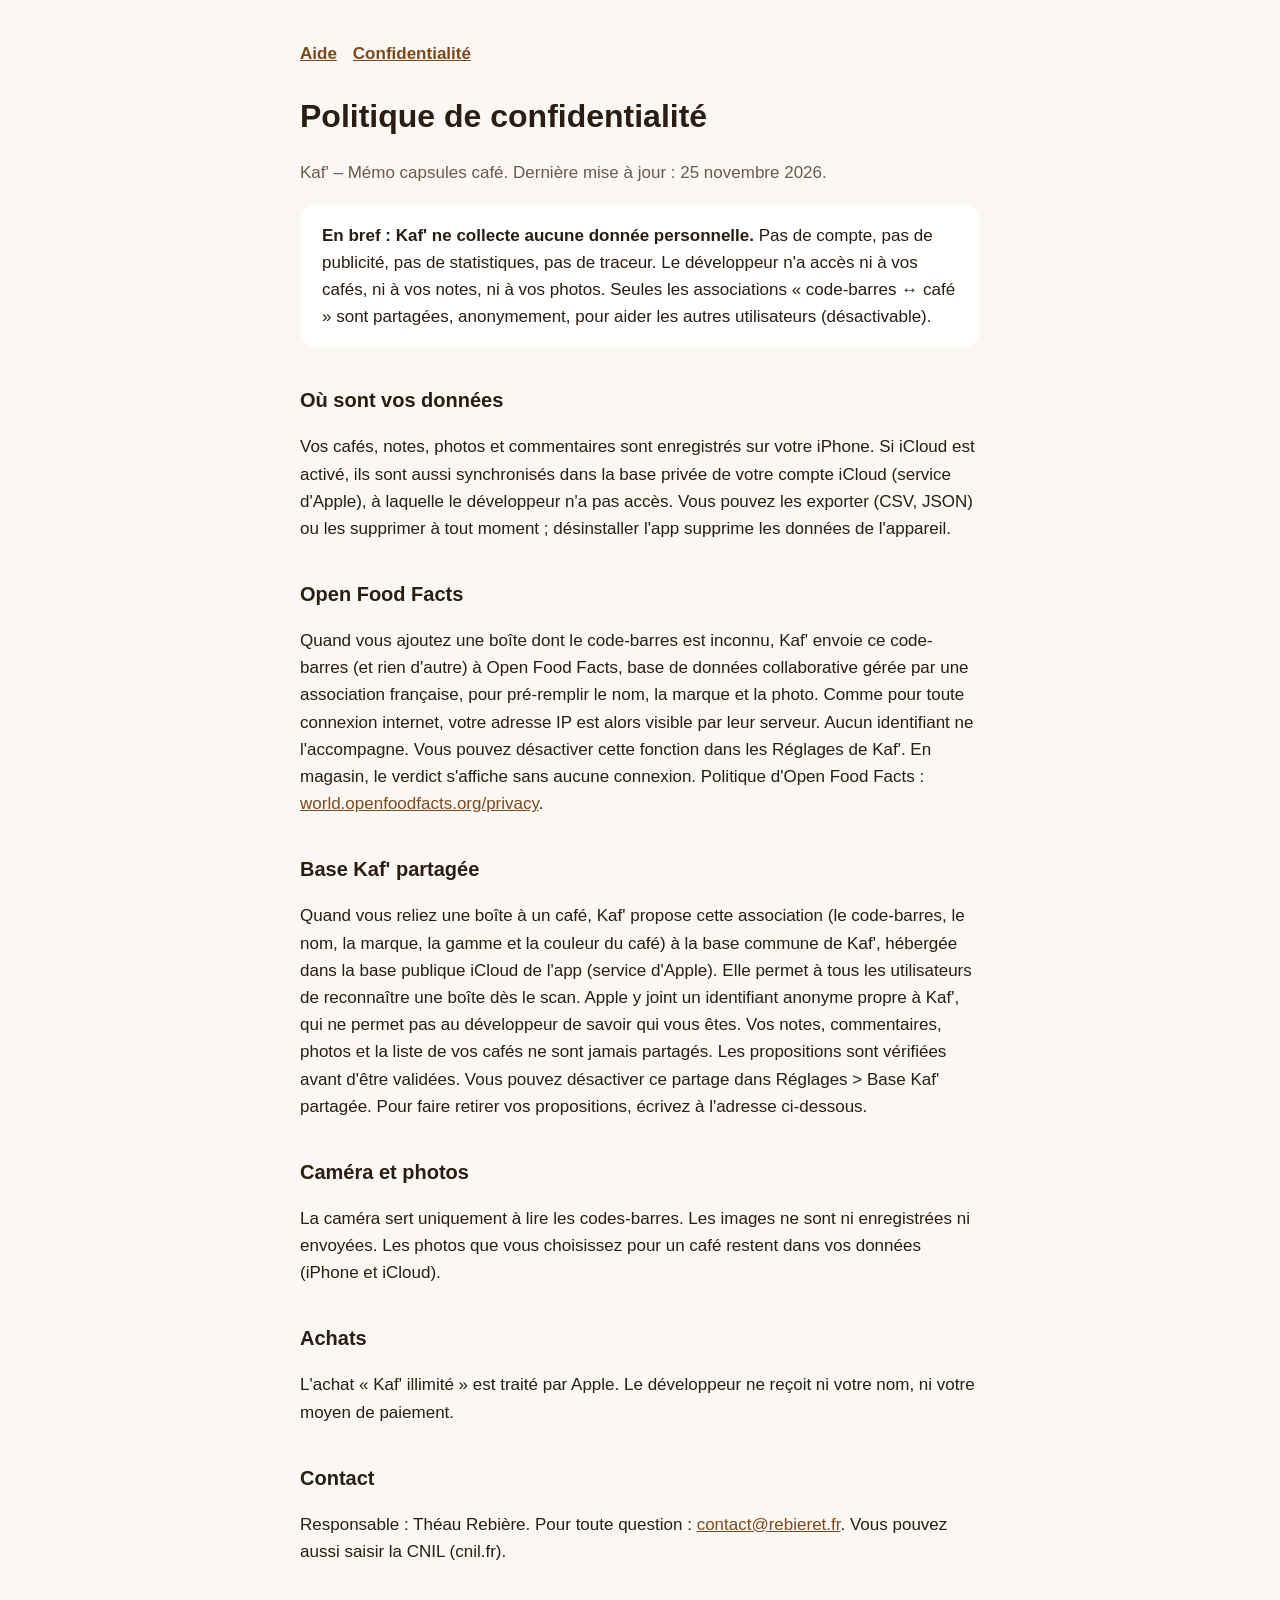
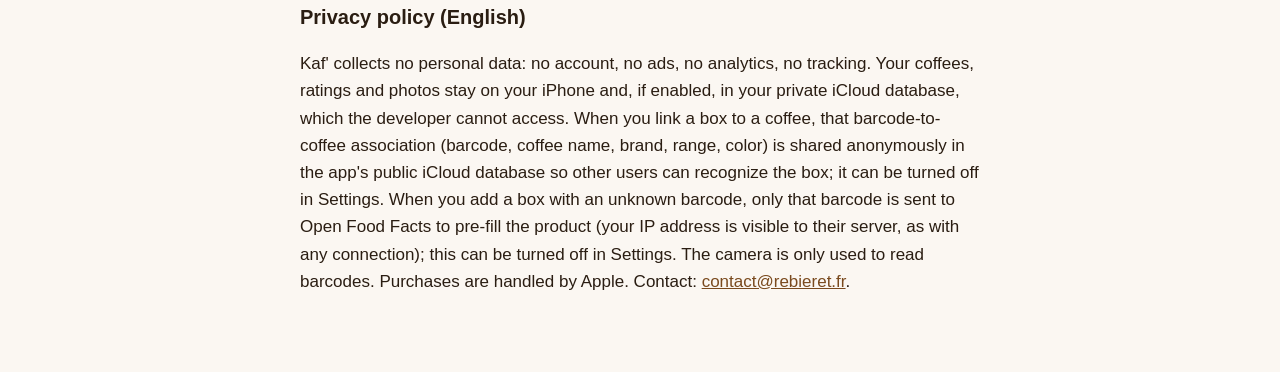
==== confidentialite.html @ 90c12b05 "Pages d'aide et de confidentialité de Kaf'" ====
<!doctype html>
<html lang="fr">
<head>
<meta charset="utf-8"><meta name="viewport" content="width=device-width,initial-scale=1">
<title>Kaf' – Confidentialité</title>
<link rel="stylesheet" href="style.css">
</head>
<body><main>
<nav><a href="./">Aide</a><a href="confidentialite.html">Confidentialité</a></nav>
<h1>Politique de confidentialité</h1>
<p class="muted">Kaf' – Mémo capsules café. Dernière mise à jour : 25 novembre 2026.</p>

<div class="card"><strong>En bref : Kaf' ne collecte aucune donnée personnelle.</strong> Pas de compte, pas de publicité, pas de statistiques, pas de traceur. Le développeur n'a accès ni à vos cafés, ni à vos notes, ni à vos photos. Seules les associations « code-barres ↔ café » sont partagées, anonymement, pour aider les autres utilisateurs (désactivable).</div>

<h2>Où sont vos données</h2>
<p>Vos cafés, notes, photos et commentaires sont enregistrés sur votre iPhone. Si iCloud est activé, ils sont aussi synchronisés dans la base privée de votre compte iCloud (service d'Apple), à laquelle le développeur n'a pas accès. Vous pouvez les exporter (CSV, JSON) ou les supprimer à tout moment ; désinstaller l'app supprime les données de l'appareil.</p>

<h2>Open Food Facts</h2>
<p>Quand vous ajoutez une boîte dont le code-barres est inconnu, Kaf' envoie ce code-barres (et rien d'autre) à Open Food Facts, base de données collaborative gérée par une association française, pour pré-remplir le nom, la marque et la photo. Comme pour toute connexion internet, votre adresse IP est alors visible par leur serveur. Aucun identifiant ne l'accompagne. Vous pouvez désactiver cette fonction dans les Réglages de Kaf'. En magasin, le verdict s'affiche sans aucune connexion. Politique d'Open Food Facts : <a href="https://world.openfoodfacts.org/privacy">world.openfoodfacts.org/privacy</a>.</p>

<h2>Base Kaf' partagée</h2>
<p>Quand vous reliez une boîte à un café, Kaf' propose cette association (le code-barres, le nom, la marque, la gamme et la couleur du café) à la base commune de Kaf', hébergée dans la base publique iCloud de l'app (service d'Apple). Elle permet à tous les utilisateurs de reconnaître une boîte dès le scan. Apple y joint un identifiant anonyme propre à Kaf', qui ne permet pas au développeur de savoir qui vous êtes. Vos notes, commentaires, photos et la liste de vos cafés ne sont jamais partagés. Les propositions sont vérifiées avant d'être validées. Vous pouvez désactiver ce partage dans Réglages &gt; Base Kaf' partagée. Pour faire retirer vos propositions, écrivez à l'adresse ci-dessous.</p>

<h2>Caméra et photos</h2>
<p>La caméra sert uniquement à lire les codes-barres. Les images ne sont ni enregistrées ni envoyées. Les photos que vous choisissez pour un café restent dans vos données (iPhone et iCloud).</p>

<h2>Achats</h2>
<p>L'achat « Kaf' illimité » est traité par Apple. Le développeur ne reçoit ni votre nom, ni votre moyen de paiement.</p>

<h2>Contact</h2>
<p>Responsable : Théau Rebière. Pour toute question : <a href="mailto:contact@rebieret.fr">contact@rebieret.fr</a>. Vous pouvez aussi saisir la CNIL (cnil.fr).</p>

<h2 lang="en">Privacy policy (English)</h2>
<p lang="en">Kaf' collects no personal data: no account, no ads, no analytics, no tracking. Your coffees, ratings and photos stay on your iPhone and, if enabled, in your private iCloud database, which the developer cannot access. When you link a box to a coffee, that barcode-to-coffee association (barcode, coffee name, brand, range, color) is shared anonymously in the app's public iCloud database so other users can recognize the box; it can be turned off in Settings. When you add a box with an unknown barcode, only that barcode is sent to Open Food Facts to pre-fill the product (your IP address is visible to their server, as with any connection); this can be turned off in Settings. The camera is only used to read barcodes. Purchases are handled by Apple. Contact: <a href="mailto:contact@rebieret.fr">contact@rebieret.fr</a>.</p>
</main></body></html>
---- style.css ----
:root{--bg:#fbf7f2;--fg:#2a1d12;--muted:#6b5a4b;--accent:#7a4a1e;--card:#fff}
@media (prefers-color-scheme:dark){:root{--bg:#17110c;--fg:#f3e9de;--muted:#b8a593;--accent:#d9a066;--card:#221a13}}
*{box-sizing:border-box}body{margin:0;background:var(--bg);color:var(--fg);font:17px/1.6 -apple-system,BlinkMacSystemFont,"Segoe UI",Roboto,sans-serif}
main{max-width:720px;margin:0 auto;padding:40px 20px 60px}h1{font-size:2rem;margin:.2em 0}h2{margin-top:1.8em;font-size:1.25rem}
a{color:var(--accent)}.muted{color:var(--muted)}.card{background:var(--card);border-radius:18px;padding:18px 22px;margin:16px 0}
nav{display:flex;gap:16px;margin-bottom:24px;font-weight:600}footer{margin-top:48px;font-size:.9rem;color:var(--muted)}
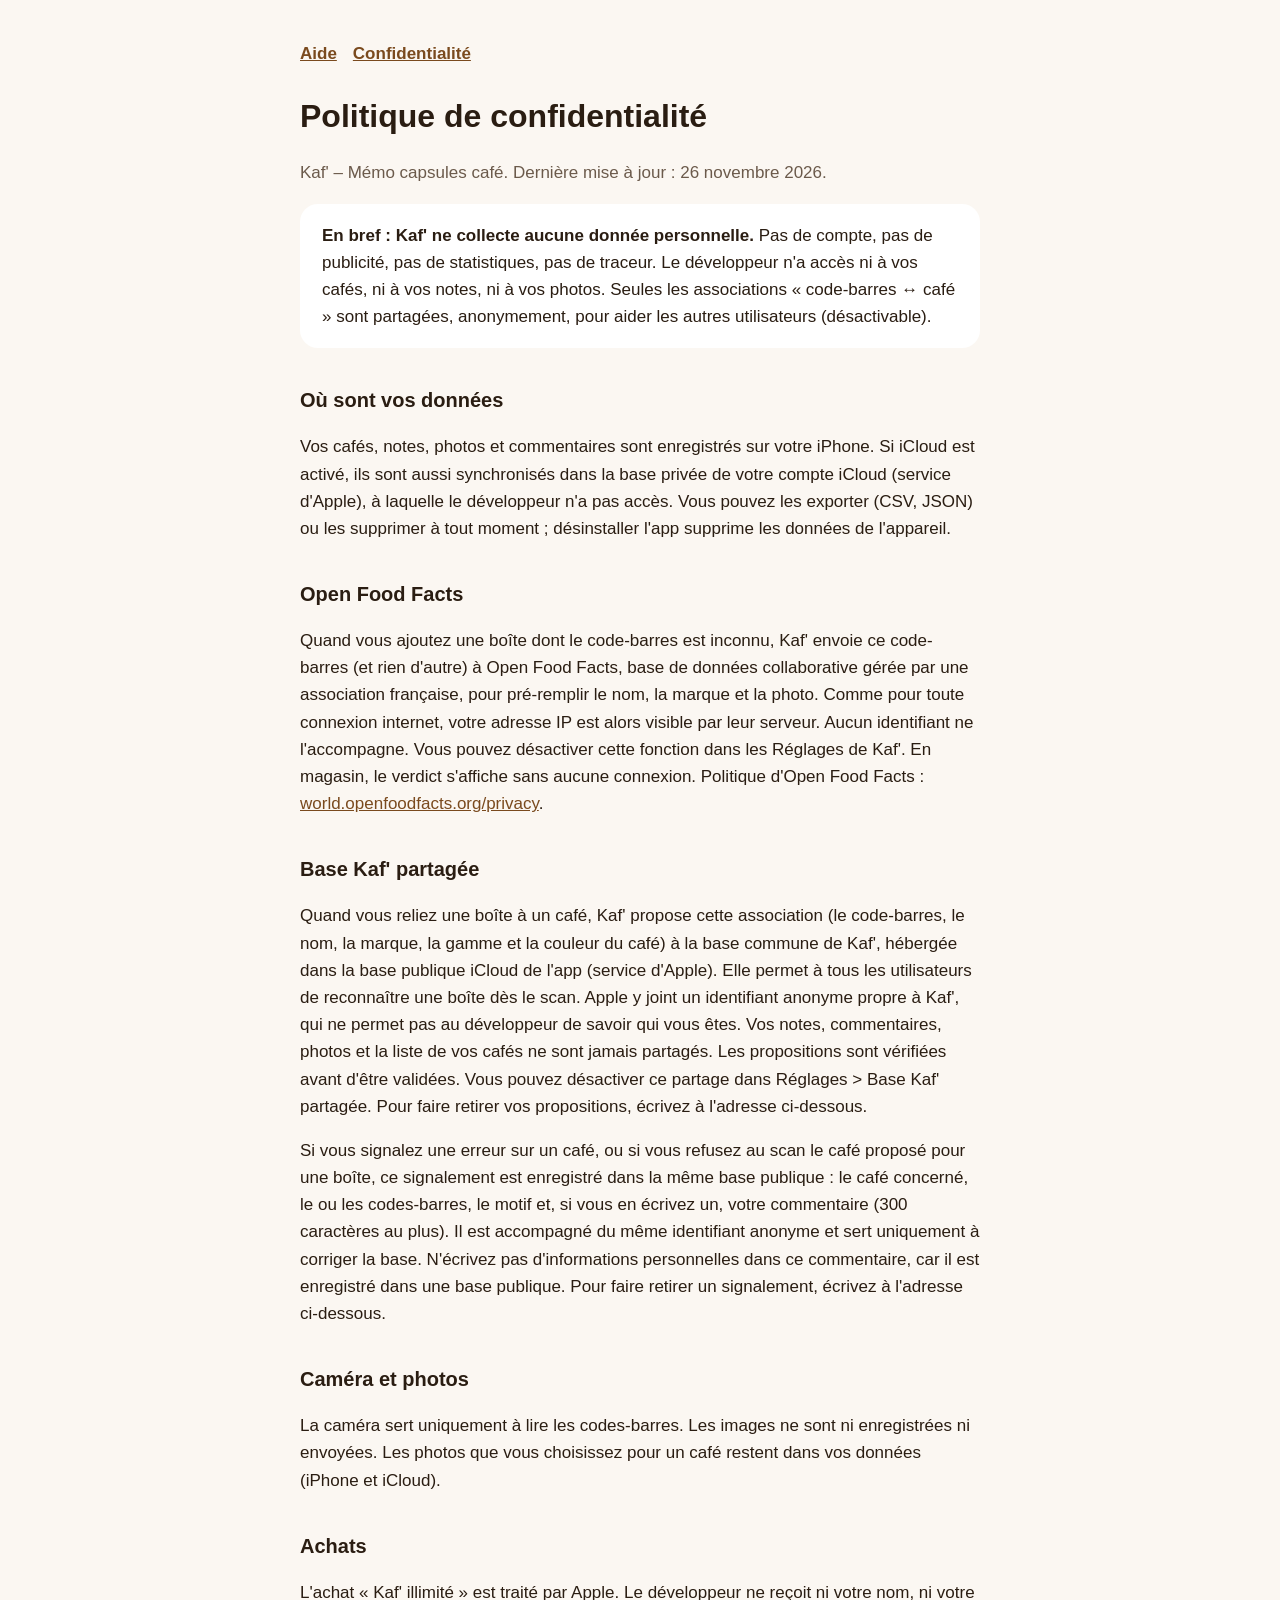
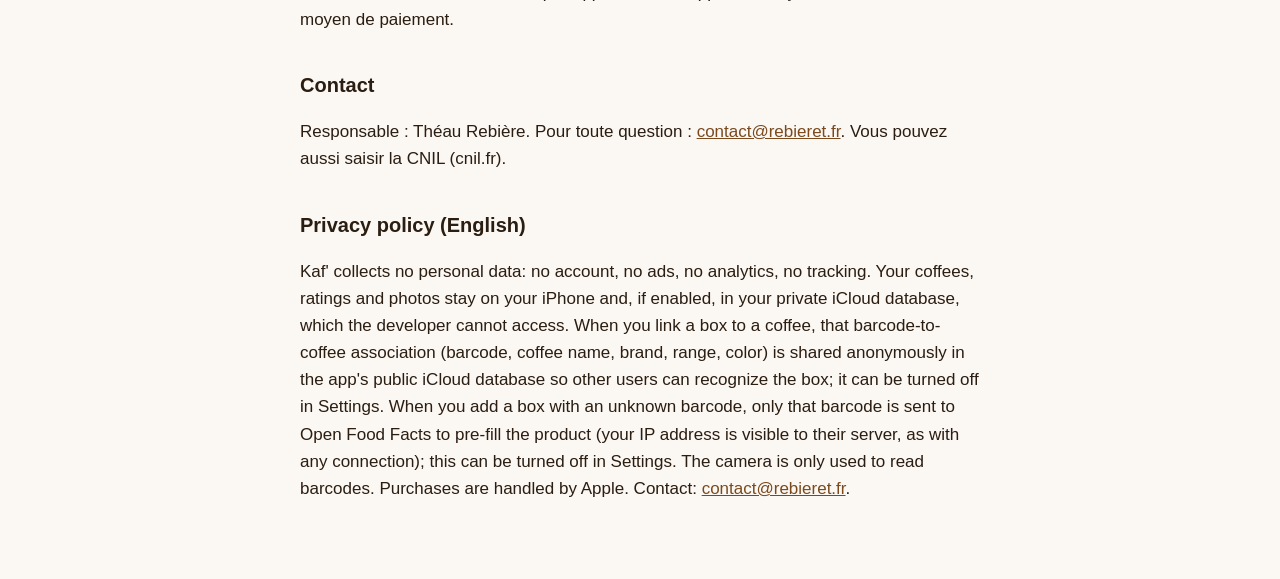
==== commit c427c578: "Aide : 5 cafés gratuits ; confidentialité : signalements et refus au scan Co-Authored-By: Claude Opu" ====
--- a/confidentialite.html
+++ b/confidentialite.html
@@ -8,7 +8,7 @@
 <body><main>
 <nav><a href="./">Aide</a><a href="confidentialite.html">Confidentialité</a></nav>
 <h1>Politique de confidentialité</h1>
-<p class="muted">Kaf' – Mémo capsules café. Dernière mise à jour : 25 novembre 2026.</p>
+<p class="muted">Kaf' – Mémo capsules café. Dernière mise à jour : 26 novembre 2026.</p>
 
 <div class="card"><strong>En bref : Kaf' ne collecte aucune donnée personnelle.</strong> Pas de compte, pas de publicité, pas de statistiques, pas de traceur. Le développeur n'a accès ni à vos cafés, ni à vos notes, ni à vos photos. Seules les associations « code-barres ↔ café » sont partagées, anonymement, pour aider les autres utilisateurs (désactivable).</div>
 
@@ -20,6 +20,7 @@
 
 <h2>Base Kaf' partagée</h2>
 <p>Quand vous reliez une boîte à un café, Kaf' propose cette association (le code-barres, le nom, la marque, la gamme et la couleur du café) à la base commune de Kaf', hébergée dans la base publique iCloud de l'app (service d'Apple). Elle permet à tous les utilisateurs de reconnaître une boîte dès le scan. Apple y joint un identifiant anonyme propre à Kaf', qui ne permet pas au développeur de savoir qui vous êtes. Vos notes, commentaires, photos et la liste de vos cafés ne sont jamais partagés. Les propositions sont vérifiées avant d'être validées. Vous pouvez désactiver ce partage dans Réglages &gt; Base Kaf' partagée. Pour faire retirer vos propositions, écrivez à l'adresse ci-dessous.</p>
+<p>Si vous signalez une erreur sur un café, ou si vous refusez au scan le café proposé pour une boîte, ce signalement est enregistré dans la même base publique : le café concerné, le ou les codes-barres, le motif et, si vous en écrivez un, votre commentaire (300 caractères au plus). Il est accompagné du même identifiant anonyme et sert uniquement à corriger la base. N'écrivez pas d'informations personnelles dans ce commentaire, car il est enregistré dans une base publique. Pour faire retirer un signalement, écrivez à l'adresse ci-dessous.</p>
 
 <h2>Caméra et photos</h2>
 <p>La caméra sert uniquement à lire les codes-barres. Les images ne sont ni enregistrées ni envoyées. Les photos que vous choisissez pour un café restent dans vos données (iPhone et iCloud).</p>
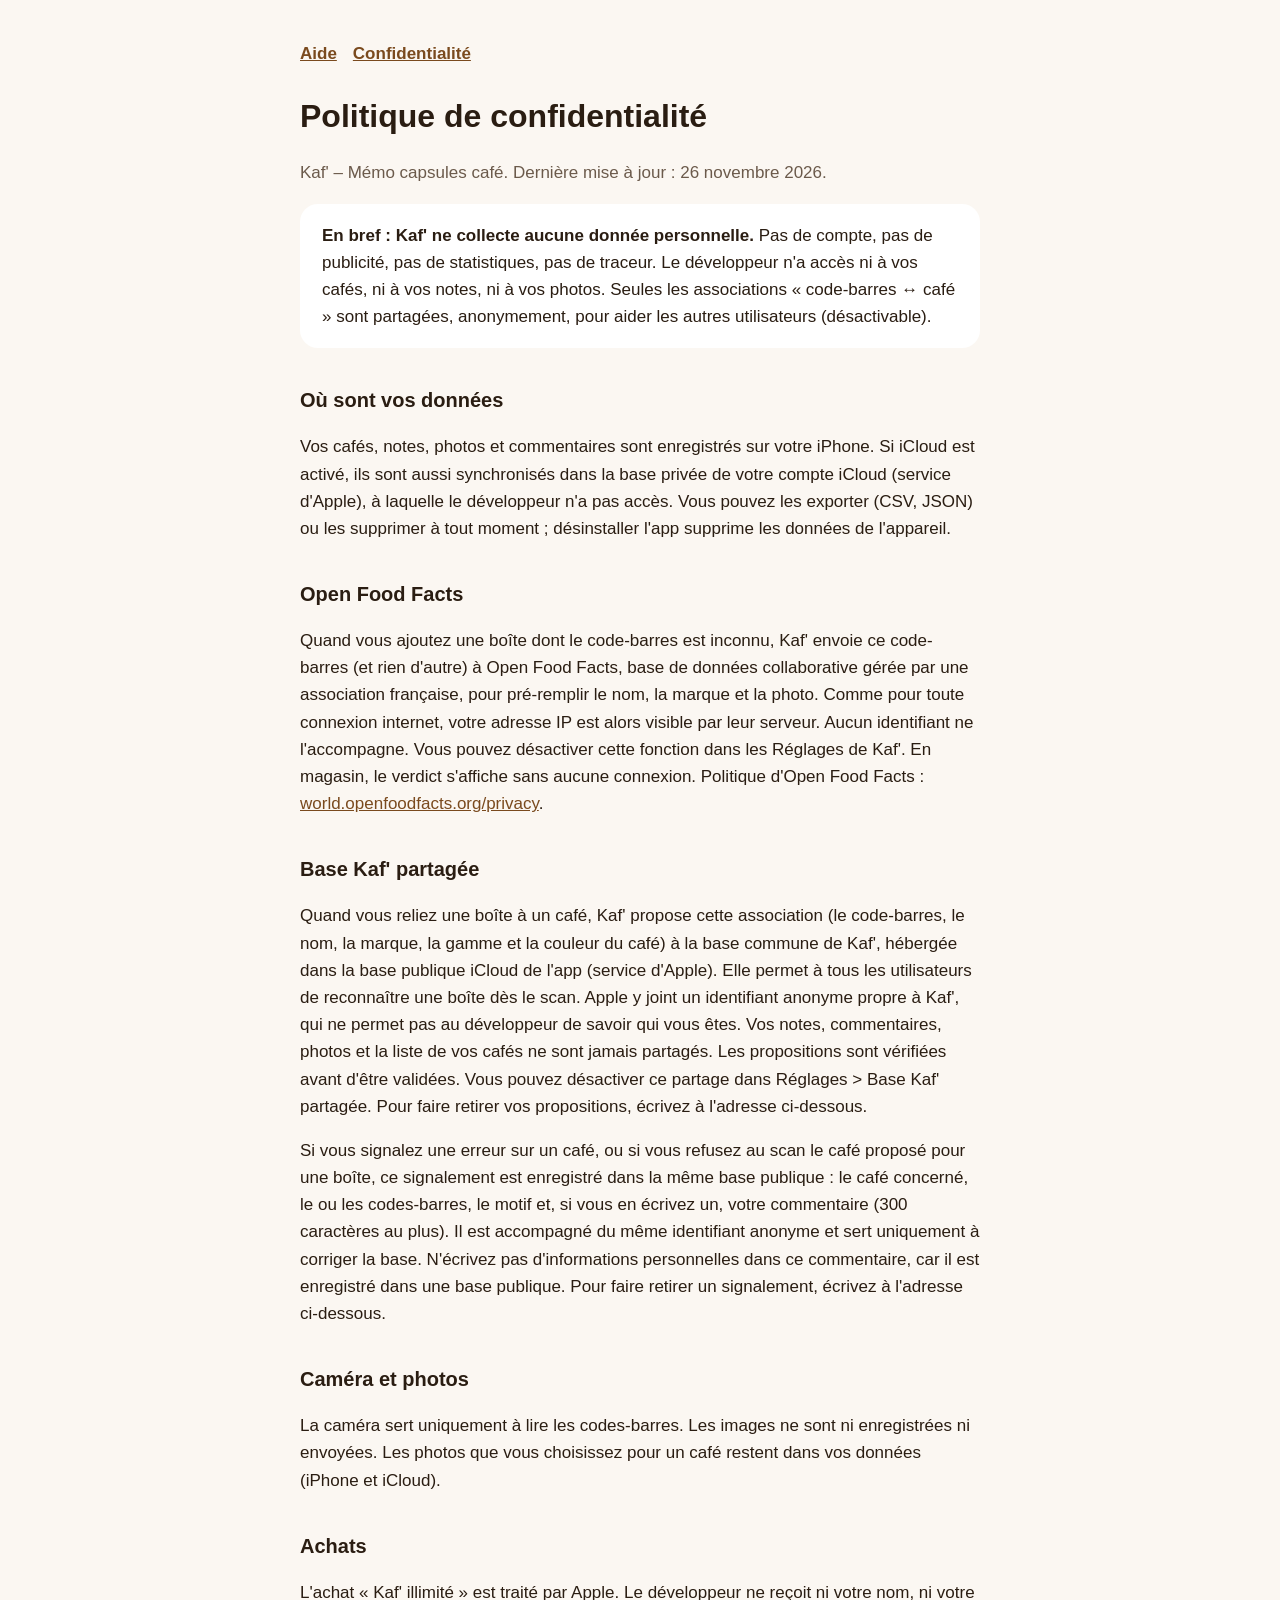
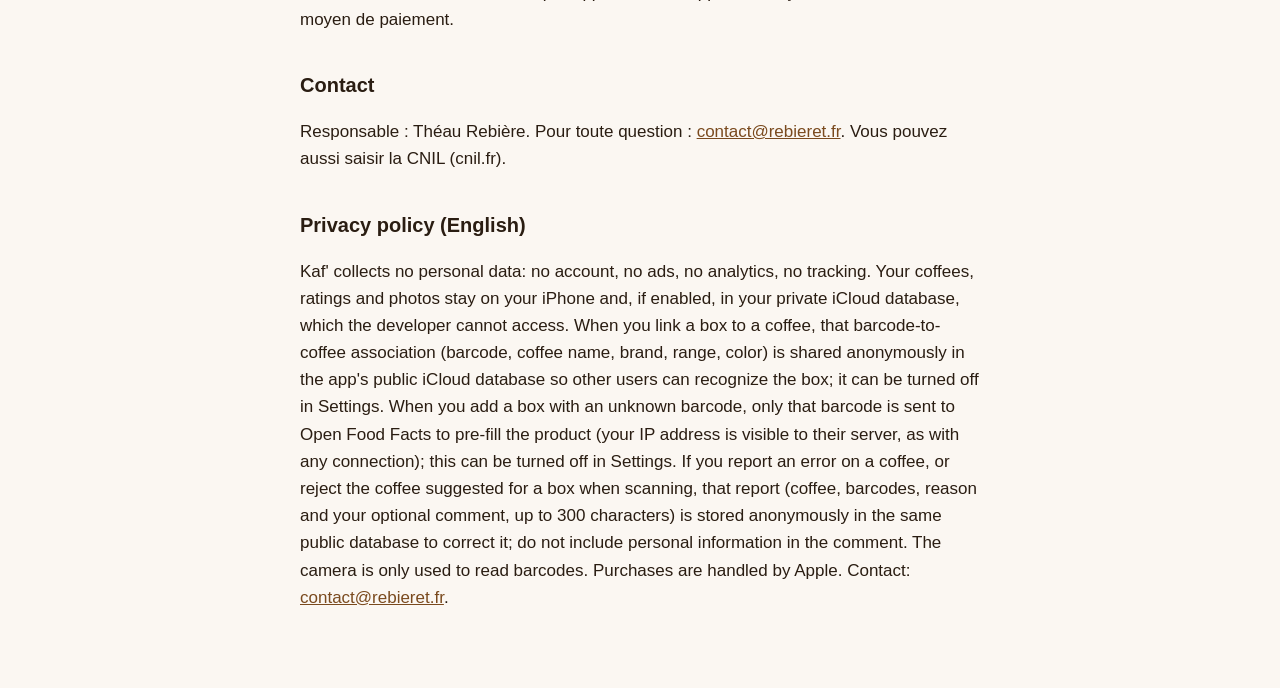
==== commit 08b0bc33: "Confidentialité (anglais) : signalements et refus au scan Co-Authored-By: Claude Opus 5.5 <noreply@a" ====
--- a/confidentialite.html
+++ b/confidentialite.html
@@ -32,5 +32,5 @@
 <p>Responsable : Théau Rebière. Pour toute question : <a href="mailto:contact@rebieret.fr">contact@rebieret.fr</a>. Vous pouvez aussi saisir la CNIL (cnil.fr).</p>
 
 <h2 lang="en">Privacy policy (English)</h2>
-<p lang="en">Kaf' collects no personal data: no account, no ads, no analytics, no tracking. Your coffees, ratings and photos stay on your iPhone and, if enabled, in your private iCloud database, which the developer cannot access. When you link a box to a coffee, that barcode-to-coffee association (barcode, coffee name, brand, range, color) is shared anonymously in the app's public iCloud database so other users can recognize the box; it can be turned off in Settings. When you add a box with an unknown barcode, only that barcode is sent to Open Food Facts to pre-fill the product (your IP address is visible to their server, as with any connection); this can be turned off in Settings. The camera is only used to read barcodes. Purchases are handled by Apple. Contact: <a href="mailto:contact@rebieret.fr">contact@rebieret.fr</a>.</p>
+<p lang="en">Kaf' collects no personal data: no account, no ads, no analytics, no tracking. Your coffees, ratings and photos stay on your iPhone and, if enabled, in your private iCloud database, which the developer cannot access. When you link a box to a coffee, that barcode-to-coffee association (barcode, coffee name, brand, range, color) is shared anonymously in the app's public iCloud database so other users can recognize the box; it can be turned off in Settings. When you add a box with an unknown barcode, only that barcode is sent to Open Food Facts to pre-fill the product (your IP address is visible to their server, as with any connection); this can be turned off in Settings. If you report an error on a coffee, or reject the coffee suggested for a box when scanning, that report (coffee, barcodes, reason and your optional comment, up to 300 characters) is stored anonymously in the same public database to correct it; do not include personal information in the comment. The camera is only used to read barcodes. Purchases are handled by Apple. Contact: <a href="mailto:contact@rebieret.fr">contact@rebieret.fr</a>.</p>
 </main></body></html>
